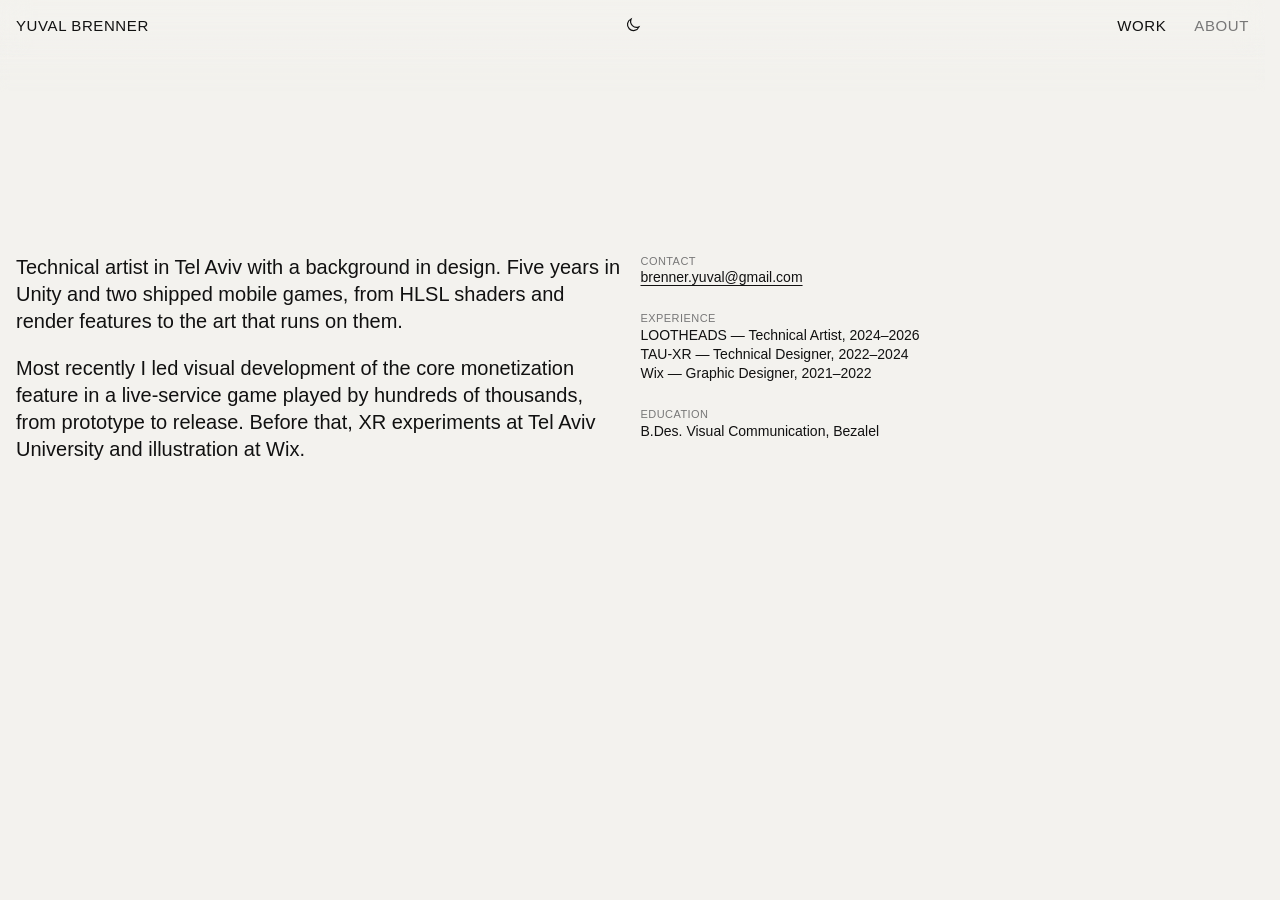
==== about.html @ c8895f58 "Centre lone last item in folded mobile grids Co-Authored-By: Claude Opus 5.5 <noreply@anthropic.com>" ====
<!doctype html>
<html lang="en">
<head>
<meta charset="utf-8">
<meta name="viewport" content="width=device-width, initial-scale=1">
<title>About — Yuval Brenner</title>
<link rel="icon" href="data:,">
<link rel="preconnect" href="https://cdn.fontshare.com" crossorigin>
<script>try{if(localStorage.getItem("theme")==="dark")document.documentElement.dataset.theme="dark"}catch(e){}</script>
<link rel="stylesheet" href="style.css?v=9342a8c3">
</head>
<body>
<canvas class="ascii" aria-hidden="true"></canvas>
<header class="top">
  <a class="name" href="./">Yuval Brenner</a>
  <button class="theme" type="button" aria-label="Night mode"><svg class="moon" viewBox="0 0 24 24" aria-hidden="true"><path d="M20 14.5A8 8 0 0 1 9.5 4a8 8 0 1 0 10.5 10.5z"/></svg><svg class="sun" viewBox="0 0 24 24" aria-hidden="true"><circle cx="12" cy="12" r="4"/><path d="M12 2.5v2M12 19.5v2M2.5 12h2M19.5 12h2M5.3 5.3l1.4 1.4M17.3 17.3l1.4 1.4M5.3 18.7l1.4-1.4M17.3 6.7l1.4-1.4"/></svg></button>
  <nav><a href="./">Work</a><a href="about.html" aria-current="page">About</a></nav>
</header>

<main class="about">
  <div>
    <p>Technical artist in Tel Aviv with a background in design. Five years in Unity and two shipped mobile games, from HLSL shaders and render features to the art that runs on them.</p>
    <p>Most recently I led visual development of the core monetization feature in a live-service game played by hundreds of thousands, from prototype to release. Before that, XR experiments at Tel Aviv University and illustration at Wix.</p>
  </div>
  <dl>
    <dt>Contact</dt>
    <dd><a href="mailto:brenner.yuval@gmail.com">brenner.yuval@gmail.com</a></dd>
    <dt>Experience</dt>
    <dd>LOOTHEADS — Technical Artist, 2024–2026<br>TAU-XR — Technical Designer, 2022–2024<br>Wix — Graphic Designer, 2021–2022</dd>
    <dt>Education</dt>
    <dd>B.Des. Visual Communication, Bezalel</dd>
  </dl>
</main>
<script src="js/theme.js?v=403aedfe" defer></script>
<script src="js/ascii.js?v=ea342148" defer></script>
</body>
</html>
---- style.css ----
/* Switzer (free, Fontshare). The @font-face rules live here rather than in Fontshare's
   stylesheet so the page doesn't wait on an extra request before it can draw. */
@font-face {
  font-family: "Switzer";
  src: url("https://cdn.fontshare.com/wf/BLNB4FAQFNK56DWWNF7PMGTCOTZHOEII/ST3WKSSDMBK2MIQQO3MAVYWLF4FTOLFV/6IN5WOLRCYP4G4MOCOHOMXNON6Q7MDAR.woff2") format("woff2");
  font-weight: 400;
  font-display: swap;
}
@font-face {
  font-family: "Switzer";
  src: url("https://cdn.fontshare.com/wf/OYB4CXKJQXKTNSLJMTDQOIVUL2V5EL7S/WYO2P7DQVV5RNXGMCUO2HL4RJP4VFUAS/6XPIMU23OJVRY676OG5YVJMWEHWICATX.woff2") format("woff2");
  font-weight: 500;
  font-display: swap;
}
@font-face {
  font-family: "Switzer";
  src: url("https://cdn.fontshare.com/wf/HBNTRIISA5MEXGL5WPYI7CV2HIWTDV3Q/YDPDINVT673XLXNSTMLG4JNCZZMVVNPN/Y7SCNZJOT2MW5ADSGOFLDGH4TNL4JCQY.woff2") format("woff2");
  font-weight: 700;
  font-display: swap;
}

:root {
  --bg: #f3f2ee;
  --fg: #111;
  --muted: #777;
  --gap: 16px;
  --ascii: #a8ff5c;  /* background ASCII colour (js/ascii.js) */
  --placeholder: #e4e2dc;
  --rule: #ccc;
}
/* night mode (the sun/moon toggle in the header, js/theme.js): dark, unsaturated purple */
:root[data-theme="dark"] {
  --bg: #24212b;
  --fg: #ebe8f0;
  --muted: #8e889a;
  --ascii: #5f5a69;
  --placeholder: #2e2a36;
  --rule: #3b3646;
  color-scheme: dark;
}

* { box-sizing: border-box; margin: 0; padding: 0; }

/* always reserve the scrollbar's space, so short pages (About) don't shift the header sideways */
html { scrollbar-gutter: stable; }

body {
  background: var(--bg);
  color: var(--fg);
  font: 14px/1.45 "Switzer", "Helvetica Neue", Helvetica, Arial, sans-serif;
  padding: 0 var(--gap) 64px;
}

a { color: inherit; text-decoration: none; }
a:hover { color: var(--muted); }
img { display: block; width: 100%; height: auto; background: var(--placeholder); }

/* header */
.top {
  /* name left, role centred, links right */
  display: grid;
  grid-template-columns: 1fr auto 1fr;
  align-items: start;
  gap: var(--gap);
  /* sticks to the top over a progressive blur (the two layers below) */
  position: sticky;
  top: 0;
  z-index: 5;
  isolation: isolate;
  margin: 0 calc(-1 * var(--gap));
  padding: var(--gap) var(--gap) calc(var(--gap) * 3.5);
  font-size: 15px;
  text-transform: uppercase;
  letter-spacing: .04em;
  line-height: 1.3;
}
/* progressive blur: a light blur fading out late and a strong one fading out early, under a
   tint that eases off, so the edge melts away instead of ending in a visible band */
.top::before, .top::after {
  content: "";
  position: absolute;
  inset: 0;
  z-index: -1;
  pointer-events: none;
}
.top::before {
  -webkit-backdrop-filter: blur(4px);
  backdrop-filter: blur(4px);
  -webkit-mask-image: linear-gradient(#000 40%, transparent);
  mask-image: linear-gradient(#000 40%, transparent);
  background: linear-gradient(
    color-mix(in srgb, var(--bg) 72%, transparent) 0%,
    color-mix(in srgb, var(--bg) 62%, transparent) 25%,
    color-mix(in srgb, var(--bg) 42%, transparent) 50%,
    color-mix(in srgb, var(--bg) 20%, transparent) 72%,
    color-mix(in srgb, var(--bg) 6%, transparent) 90%,
    transparent);
}
.top::after {
  -webkit-backdrop-filter: blur(14px);
  backdrop-filter: blur(14px);
  -webkit-mask-image: linear-gradient(#000 20%, transparent 62%);
  mask-image: linear-gradient(#000 20%, transparent 62%);
}
.top nav { display: flex; gap: 28px; justify-self: end; }
.top nav a[aria-current] { color: var(--muted); }
/* sun/moon toggle in the middle of the header: the moon shows in day mode, the sun at night */
.theme {
  justify-self: center;
  display: grid;
  place-items: center;
  width: 28px;
  height: 20px;
  margin-top: -1px;
  border: 0;
  background: none;
  color: inherit;
  cursor: pointer;
}
.theme:hover { color: var(--muted); }
.theme svg { width: 18px; height: 18px; fill: none; stroke: currentColor; stroke-width: 1.6; stroke-linecap: round; }
.theme .sun, :root[data-theme="dark"] .theme .moon { display: none; }
:root[data-theme="dark"] .theme .sun { display: block; }

/* ASCII fluid background (js/ascii.js): fixed, behind everything, never takes clicks */
canvas.ascii { position: fixed; inset: 0; width: 100%; height: 100%; z-index: -1; pointer-events: none; }

/* home grid */
.grid {
  display: grid;
  grid-template-columns: repeat(3, 1fr);
  gap: 48px var(--gap);
  margin-top: 18vh;
}
.tile span {
  display: block;
  font-size: 11px;
  text-transform: uppercase;
  letter-spacing: .04em;
  margin-bottom: 6px;
}
.tile img, .tile video { display: block; width: 100%; height: auto; aspect-ratio: 1; object-fit: cover; background: var(--placeholder); }
/* logo laid over a tile's video */
.tile .stack { position: relative; }
.tile .overlay {
  position: absolute;
  top: 50%;
  left: 50%;
  width: 56%;
  aspect-ratio: auto;
  background: none;
  transform: translate(-50%, -50%);
}
.tile .overlay.badge { width: 22%; filter: drop-shadow(0 6px 14px rgba(0, 0, 0, .25)); }

/* project page */
.intro {
  max-width: 960px;
  margin: 12vh auto 64px;
  text-align: center;
  font-size: 21px;
}
.intro h1 { font-size: 42px; font-weight: 700; letter-spacing: -.03em; line-height: 1.15; margin-bottom: 18px; }
.intro p + p { margin-top: 2px; }
/* store links sit midway between the credits and the first image */
.intro .stores { margin-top: 48px; }
.intro:has(.stores) { margin-bottom: 48px; }
.meta { color: var(--muted); }

/* one spacing rhythm site-wide: --gap between images in a block, 72px between blocks */
figure { margin-bottom: 72px; }
figcaption {
  max-width: 640px;
  margin: 28px auto 0;
  text-align: center;
  font-size: 16px;
  color: var(--muted);
}

.row {
  display: grid;
  grid-template-columns: repeat(var(--n, 3), 1fr);
  gap: var(--gap);
  align-items: start;
}
.row.narrow { max-width: 900px; margin: 0 auto; }

/* photo pages: centred heroes, then a contact-sheet grid */
figure.hero { max-width: 1100px; margin-left: auto; margin-right: auto; }
.row.contact { max-width: 1100px; margin: 0 auto; }
@media (max-width: 800px) { .row.contact { --n: 3 !important; } }

/* line art on the page background, each drawing centred in a square cell */
.row.lineart { align-items: center; max-width: 1100px; margin: 0 auto; }
.lineart img { aspect-ratio: 1; object-fit: contain; padding: 12%; background: none; }

/* three-up grid inside the page margins */
.bleed {
  display: grid;
  grid-template-columns: repeat(3, 1fr);
  gap: var(--gap);
}

/* iPhone frame around a screenshot */
.phone {
  position: relative;
  padding: 3.5%;
  background: #111;
  border-radius: 15% / 7%;
  box-shadow: inset 0 0 0 2px #333;
}
.phone img, .phone canvas {
  display: block;
  width: 100%;
  height: auto;
  border-radius: 12% / 5.6%;
  background: #000;
}
.phone canvas { aspect-ratio: 1125 / 2436; }

/* shader breakdown */
.label {
  font-size: 11px;
  font-weight: normal;
  text-transform: uppercase;
  letter-spacing: .04em;
  margin-bottom: 16px;
}
figure > .label { text-align: center; margin-bottom: 32px; }
/* each step is exactly as wide as its phone so label and sliders line up with it;
   max-width keeps it to centred rows of three */
.shaders {
  display: flex;
  flex-wrap: wrap;
  justify-content: center;
  gap: 56px 64px;
  max-width: 880px;
  margin: 0 auto;
}
.step { width: 240px; max-width: 100%; }
.step .phone { margin-bottom: 14px; }
.step p { margin-bottom: 8px; }
.step label {
  display: block;
  font-size: 11px;
  text-transform: uppercase;
  letter-spacing: .04em;
  color: var(--muted);
}
.step input[type="range"] { display: block; width: 100%; margin: 2px 0 8px; accent-color: var(--fg); }
.row video, figure > video { display: block; width: 100%; height: auto; background: #000; }
.phone::after {
  content: "";
  position: absolute;
  top: 3.6%;
  left: 50%;
  width: 30%;
  height: 2.6%;
  transform: translateX(-50%);
  border-radius: 99px;
  background: #000;
}

.next {
  display: flex;
  justify-content: space-between;
  border-top: 1px solid var(--rule);
  padding-top: var(--gap);
  font-size: 11px;
  text-transform: uppercase;
  letter-spacing: .04em;
}

/* about */
.about {
  display: grid;
  grid-template-columns: 1fr 1fr;
  gap: var(--gap);
  margin-top: 18vh;
  font-size: 20px;
  line-height: 1.35;
}
.about p + p { margin-top: 1em; }
.about dl { font-size: 14px; }
.about dt { font-size: 11px; text-transform: uppercase; letter-spacing: .04em; color: var(--muted); margin-top: 24px; }
.about dt:first-child { margin-top: 0; }
.about dd a { text-decoration: underline; text-underline-offset: 3px; }

@media (max-width: 800px) {
  .grid { grid-template-columns: 1fr 1fr; margin-top: 10vh; }
  .about { grid-template-columns: 1fr; font-size: 17px; }
  .row { --n: 2 !important; }
  .bleed { grid-template-columns: 1fr; }
  /* once a row folds into two columns, a lone last item centres instead of hanging left */
  .row:not(.contact) > :last-child:nth-child(odd):not(:first-child),
  .grid > :last-child:nth-child(odd) {
    grid-column: 1 / -1;
    justify-self: center;
    width: calc(50% - var(--gap) / 2);
  }
}
@media (max-width: 500px) {
  .grid > :last-child:nth-child(odd) { width: auto; justify-self: stretch; }
}
@media (max-width: 500px) {
  .grid { grid-template-columns: 1fr; }
}
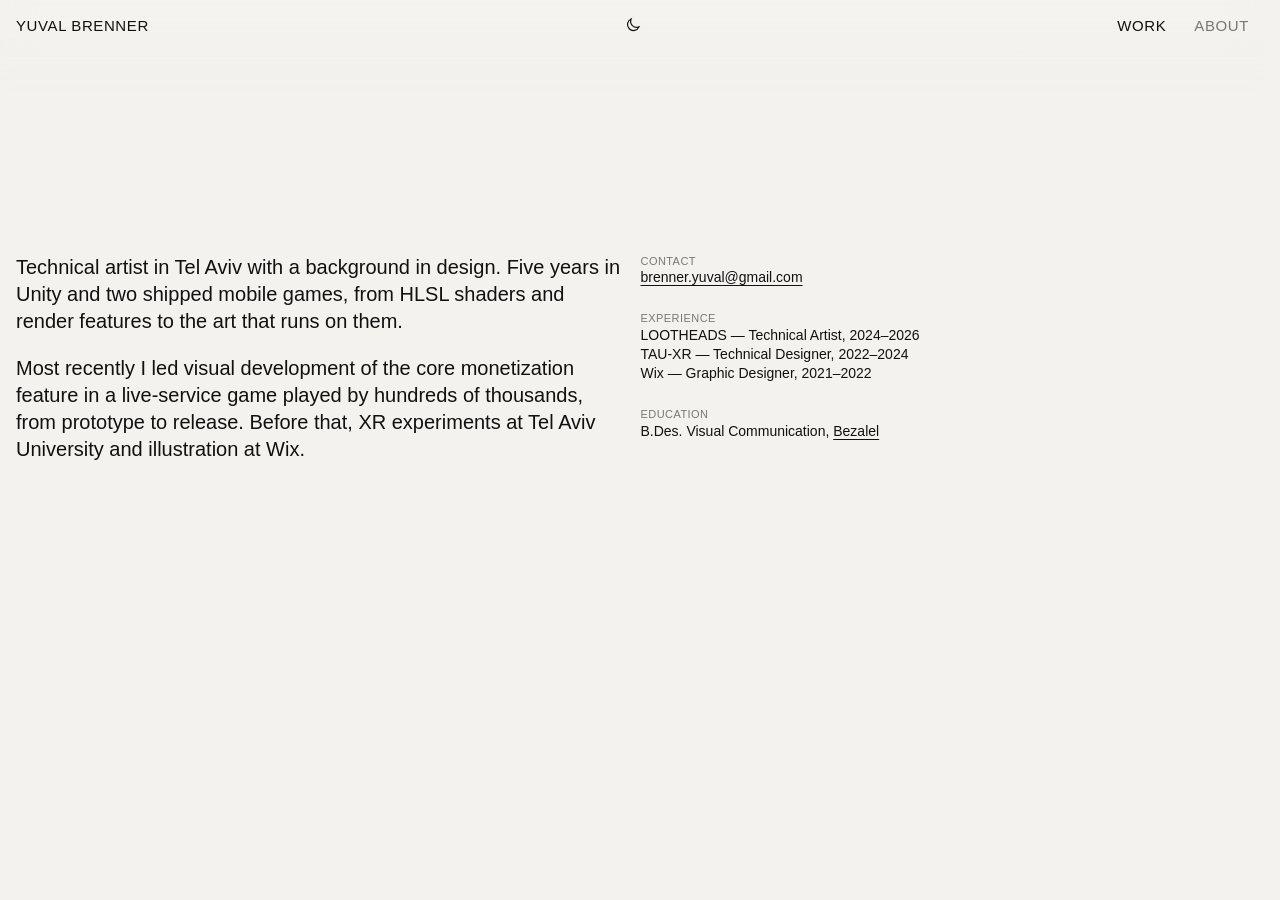
==== commit fec4694b: "Link Bezalel on About page Co-Authored-By: Claude Opus 5.5 <noreply@anthropic.com>" ====
--- a/about.html
+++ b/about.html
@@ -7,7 +7,7 @@
 <link rel="icon" href="data:,">
 <link rel="preconnect" href="https://cdn.fontshare.com" crossorigin>
 <script>try{if(localStorage.getItem("theme")==="dark")document.documentElement.dataset.theme="dark"}catch(e){}</script>
-<link rel="stylesheet" href="style.css?v=9342a8c3">
+<link rel="stylesheet" href="style.css?v=03af3339">
 </head>
 <body>
 <canvas class="ascii" aria-hidden="true"></canvas>
@@ -28,10 +28,10 @@
     <dt>Experience</dt>
     <dd>LOOTHEADS — Technical Artist, 2024–2026<br>TAU-XR — Technical Designer, 2022–2024<br>Wix — Graphic Designer, 2021–2022</dd>
     <dt>Education</dt>
-    <dd>B.Des. Visual Communication, Bezalel</dd>
+    <dd>B.Des. Visual Communication, <a href="https://www.bezalel.ac.il/en">Bezalel</a></dd>
   </dl>
 </main>
-<script src="js/theme.js?v=403aedfe" defer></script>
-<script src="js/ascii.js?v=ea342148" defer></script>
+<script src="js/theme.js?v=129fc5a3" defer></script>
+<script src="js/ascii.js?v=4d5c533b" defer></script>
 </body>
 </html>
--- a/style.css
+++ b/style.css
@@ -123,22 +123,56 @@
 :root[data-theme="dark"] .theme .sun { display: block; }
 
 /* ASCII fluid background (js/ascii.js): fixed, behind everything, never takes clicks */
-canvas.ascii { position: fixed; inset: 0; width: 100%; height: 100%; z-index: -1; pointer-events: none; }
+canvas.ascii { position: fixed; inset: 0; width: 100%; height: 100%; z-index: -1; pointer-events: none; view-transition-name: ascii; }
+
+/* theme switch (js/theme.js): the new theme spreads from the button in a soft-edged circle of
+   radius --wave, and the ASCII canvas rides on top, live, drawing the wavefront over it */
+@property --wave { syntax: "<length>"; inherits: false; initial-value: 0px; }
+::view-transition-old(root), ::view-transition-new(root) { animation: none; mix-blend-mode: normal; }
+::view-transition-new(root) {
+  -webkit-mask-image: radial-gradient(circle at var(--wave-x) var(--wave-y), #000 calc(var(--wave) - var(--wave-soft)), transparent var(--wave));
+  mask-image: radial-gradient(circle at var(--wave-x) var(--wave-y), #000 calc(var(--wave) - var(--wave-soft)), transparent var(--wave));
+}
+::view-transition-group(ascii), ::view-transition-new(ascii) { animation: none; }
+::view-transition-old(ascii) { display: none; }
 
 /* home grid */
 .grid {
   display: grid;
   grid-template-columns: repeat(3, 1fr);
-  gap: 48px var(--gap);
+  gap: var(--gap);
   margin-top: 18vh;
 }
+/* the whole tile is the link; its name sits in a frosted box docked top-left, a little lighter on hover */
+.tile { position: relative; display: block; }
 .tile span {
-  display: block;
-  font-size: 11px;
-  text-transform: uppercase;
-  letter-spacing: .04em;
-  margin-bottom: 6px;
-}
+  position: absolute;
+  top: 12px;
+  left: 12px;
+  z-index: 1;
+  display: flex;
+  align-items: center;
+  gap: 8px;
+  padding: 7px 12px;
+  border-radius: 8px;
+  /* frosted glass: a strong blur of the image behind, lightly tinted so the black text reads on dark covers */
+  background: rgba(255, 255, 255, .35);
+  -webkit-backdrop-filter: blur(16px);
+  backdrop-filter: blur(16px);
+  color: #000;
+  font-size: 14px;
+  font-weight: 500;
+  line-height: 1.2;
+}
+.tile span::after {
+  content: "";
+  width: 11px;
+  height: 11px;
+  background: currentColor;
+  -webkit-mask: url("data:image/svg+xml,%3Csvg xmlns='http://www.w3.org/2000/svg' viewBox='0 0 12 12' fill='none' stroke='black' stroke-width='2'%3E%3Cpath d='M2 10 10 2M3.5 2H10v6.5'/%3E%3C/svg%3E") center / contain no-repeat;
+  mask: url("data:image/svg+xml,%3Csvg xmlns='http://www.w3.org/2000/svg' viewBox='0 0 12 12' fill='none' stroke='black' stroke-width='2'%3E%3Cpath d='M2 10 10 2M3.5 2H10v6.5'/%3E%3C/svg%3E") center / contain no-repeat;
+}
+.tile:hover span, .tile:focus-visible span { background: rgba(255, 255, 255, .4); }
 .tile img, .tile video { display: block; width: 100%; height: auto; aspect-ratio: 1; object-fit: cover; background: var(--placeholder); }
 /* logo laid over a tile's video */
 .tile .stack { position: relative; }
